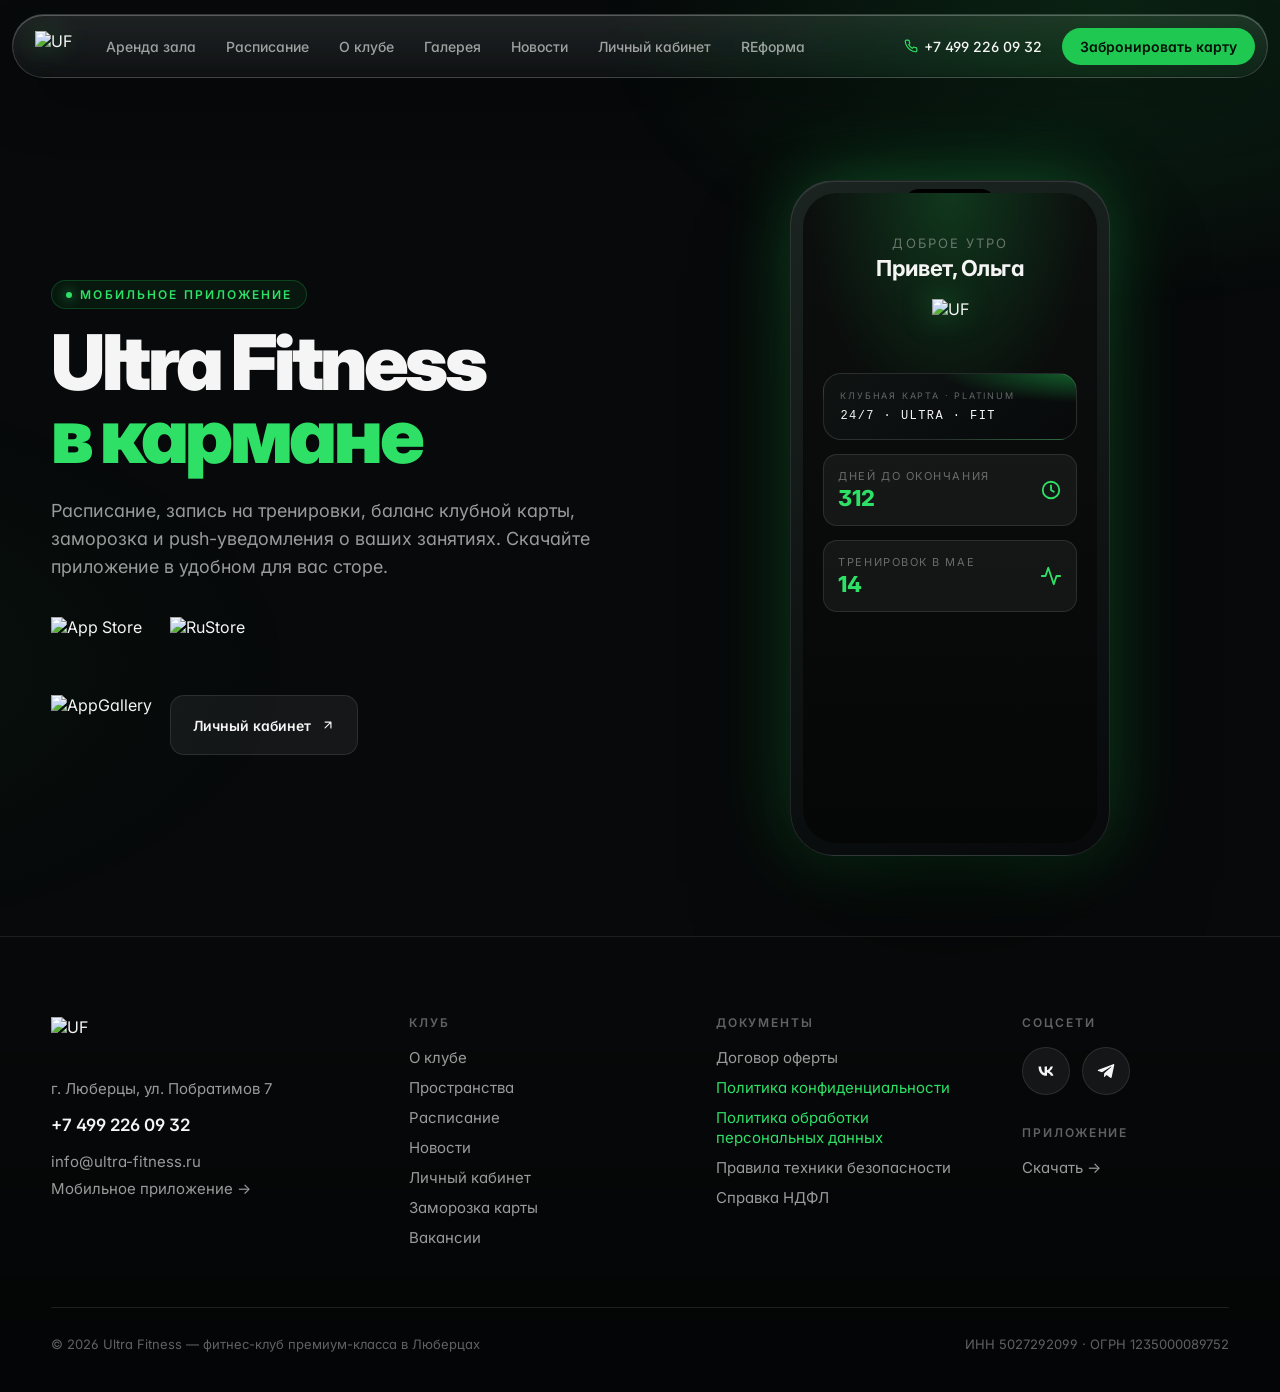
==== app.html @ a5ee3346 "Add files via upload" ====
<!doctype html>
<html lang="ru">
<head>
  <meta charset="utf-8" />
  <meta name="viewport" content="width=device-width,initial-scale=1" />
  <title>Мобильное приложение — Ultra Fitness</title>
  <link rel="icon" type="image/webp" href="assets/logo.webp" />
  <link rel="preconnect" href="https://fonts.googleapis.com" />
  <link rel="preconnect" href="https://fonts.gstatic.com" crossorigin />
  <link href="https://fonts.googleapis.com/css2?family=Inter:wght@400;500;600;700;800;900&display=swap" rel="stylesheet" />
  <link rel="stylesheet" href="styles.css" />
  <style>
    .app-hero {
      padding: 180px var(--pad) 80px;
      position: relative;
    }
    .app-hero__grid {
      max-width: 1320px;
      margin: 0 auto;
      display: grid;
      grid-template-columns: 1fr 1fr;
      gap: 64px;
      align-items: center;
    }
    .app-hero h1 {
      font-size: clamp(40px, 6vw, 92px);
      font-weight: 900;
      letter-spacing: -0.045em;
      line-height: 0.95;
    }
    .app-hero h1 em { color: var(--brand-bright); font-style: normal; }
    .app-hero p { color: var(--text-dim); font-size: 18px; line-height: 1.55; margin-top: 24px; max-width: 50ch; }

    .app-stores {
      margin-top: 36px;
      display: grid;
      grid-template-columns: repeat(2, max-content);
      gap: 18px;
      align-items: center;
    }
    .app-stores a {
      display: block;
      transition: transform 0.25s, filter 0.25s;
    }
    .app-stores a:hover {
      transform: translateY(-3px);
      filter: drop-shadow(0 12px 30px rgba(31,200,81,0.20));
    }
    .app-stores a img { height: 60px; width: auto; display: block; }
    .app-stores .account-btn {
      display: inline-flex;
      align-items: center;
      justify-content: center;
      gap: 10px;
      height: 60px;
      padding: 0 22px;
      border-radius: 14px;
      background: rgba(255,255,255,0.06);
      border: 1px solid var(--border);
      color: var(--text);
      font-weight: 600;
      font-size: 14px;
    }
    .app-stores .account-btn:hover { background: rgba(255,255,255,0.10); }

    .app-phone {
      position: relative;
      aspect-ratio: 9 / 19;
      max-width: 320px;
      margin: 0 auto;
      border-radius: 44px;
      background: linear-gradient(160deg, #1B2421, #07090A);
      border: 1px solid rgba(255,255,255,0.10);
      box-shadow:
        0 60px 120px -30px rgba(0,0,0,0.7),
        0 0 80px -10px var(--brand-glow),
        inset 0 1px 0 rgba(255,255,255,0.10);
    }
    .app-phone__screen {
      position: absolute;
      inset: 12px;
      border-radius: 34px;
      background:
        radial-gradient(80% 60% at 50% 0%, rgba(31,200,81,0.22), transparent 60%),
        linear-gradient(180deg, #0C0F0E, #050706);
      overflow: hidden;
      display: flex;
      flex-direction: column;
      padding: 42px 20px 24px;
    }
    .app-phone__notch {
      position: absolute;
      top: 8px;
      left: 50%;
      transform: translateX(-50%);
      width: 90px;
      height: 28px;
      background: #000;
      border-radius: 999px;
    }
    .app-phone__logo {
      height: 34px;
      width: auto;
      filter: drop-shadow(0 0 14px rgba(31,200,81,0.5));
      margin: 0 auto 18px;
    }
    .app-phone__hello {
      text-align: center;
      font-size: 13px;
      color: var(--text-faint);
      letter-spacing: 0.16em;
      text-transform: uppercase;
    }
    .app-phone__greeting {
      text-align: center;
      font-size: 22px;
      font-weight: 700;
      letter-spacing: -0.02em;
      margin-top: 4px;
    }
    .app-phone__card {
      margin-top: 22px;
      padding: 16px;
      border-radius: 18px;
      background:
        radial-gradient(120% 100% at 110% -10%, rgba(31, 200, 81, 0.55), transparent 55%),
        linear-gradient(140deg, #0F1413, #07090A);
      border: 1px solid rgba(255,255,255,0.12);
    }
    .app-phone__card .l { font-size: 9px; letter-spacing: 0.2em; text-transform: uppercase; color: var(--text-faint); }
    .app-phone__card .num { font-family: 'JetBrains Mono', monospace; font-size: 12px; margin-top: 8px; letter-spacing: 0.12em; }
    .app-phone__stat {
      margin-top: 14px;
      padding: 14px;
      border-radius: 14px;
      background: rgba(255,255,255,0.05);
      border: 1px solid var(--border);
      display: flex;
      justify-content: space-between;
      align-items: center;
    }
    .app-phone__stat .v { font-size: 22px; font-weight: 800; color: var(--brand-bright); letter-spacing: -0.02em; }
    .app-phone__stat .lbl { font-size: 11px; color: var(--text-faint); text-transform: uppercase; letter-spacing: 0.14em; margin-bottom: 2px;}

    @media (max-width: 880px) {
      .app-hero__grid { grid-template-columns: 1fr; }
      .app-phone { order: -1; max-width: 240px; }
      .app-stores { grid-template-columns: 1fr; }
    }
  </style>
</head>
<body>

<main>
  <section class="app-hero">
    <div class="app-hero__grid">
      <div class="reveal">
        <div class="eyebrow">Мобильное приложение</div>
        <h1 style="margin-top: 18px;">Ultra Fitness <em>в&nbsp;кармане</em></h1>
        <p>Расписание, запись на тренировки, баланс клубной карты, заморозка и push-уведомления о ваших занятиях. Скачайте приложение в&nbsp;удобном для&nbsp;вас сторе.</p>

        <div class="app-stores">
          <a href="https://apps.apple.com/ru/app/uf-fitness/id6504359550" target="_blank" rel="noopener" aria-label="App Store">
            <img src="assets/appstore.png" alt="App Store" />
          </a>
          <a href="https://www.rustore.ru/catalog/app/com.mobifitness.ultrafitnesslyu138849?_rsc=hkrd7" target="_blank" rel="noopener" aria-label="RuStore">
            <img src="assets/rustore.png" alt="RuStore" />
          </a>
          <a href="https://appgallery.huawei.com/#/app/C111536885" target="_blank" rel="noopener" aria-label="Huawei AppGallery">
            <img src="assets/huawei.png" alt="AppGallery" />
          </a>
          <a href="https://ultra-fitness.ru/account" target="_blank" rel="noopener" class="account-btn">
            Личный кабинет
            <svg viewBox="0 0 24 24" width="14" height="14" fill="none" stroke="currentColor" stroke-width="2" stroke-linecap="round" stroke-linejoin="round"><path d="M7 17L17 7M7 7h10v10"/></svg>
          </a>
        </div>
      </div>

      <div class="reveal" data-delay="1">
        <div class="app-phone">
          <div class="app-phone__notch"></div>
          <div class="app-phone__screen">
            <div class="app-phone__hello">Доброе утро</div>
            <div class="app-phone__greeting">Привет, Ольга</div>
            <img src="assets/logo.webp" class="app-phone__logo" style="margin-top:18px;" alt="UF" />
            <div class="app-phone__card">
              <div class="l">Клубная карта · Platinum</div>
              <div class="num">24/7 · ULTRA · FIT</div>
            </div>
            <div class="app-phone__stat">
              <div>
                <div class="lbl">Дней до окончания</div>
                <div class="v">312</div>
              </div>
              <svg viewBox="0 0 24 24" width="22" height="22" fill="none" stroke="var(--brand-bright)" stroke-width="2" stroke-linecap="round" stroke-linejoin="round"><circle cx="12" cy="12" r="9"/><path d="M12 7v5l3 2"/></svg>
            </div>
            <div class="app-phone__stat">
              <div>
                <div class="lbl">Тренировок в мае</div>
                <div class="v">14</div>
              </div>
              <svg viewBox="0 0 24 24" width="22" height="22" fill="none" stroke="var(--brand-bright)" stroke-width="2" stroke-linecap="round" stroke-linejoin="round"><path d="M22 12h-4l-3 9L9 3l-3 9H2"/></svg>
            </div>
          </div>
        </div>
      </div>
    </div>
  </section>
</main>

<script src="site.js"></script>
</body>
</html>
---- styles.css ----
/* ============================================================
   ULTRA FITNESS — Global styles
   ============================================================ */

:root {
  --brand: #1FC851;
  --brand-bright: #2EE066;
  --brand-deep: #0E8F36;
  --brand-glow: rgba(31, 200, 81, 0.45);
  --bg: #07090A;
  --bg-2: #0E1112;
  --bg-3: #14181A;
  --surface: rgba(255, 255, 255, 0.06);
  --surface-strong: rgba(255, 255, 255, 0.10);
  --border: rgba(255, 255, 255, 0.10);
  --border-strong: rgba(255, 255, 255, 0.18);
  --text: #F4F5F4;
  --text-dim: rgba(244, 245, 244, 0.62);
  --text-faint: rgba(244, 245, 244, 0.38);
  --radius-sm: 12px;
  --radius: 20px;
  --radius-lg: 32px;
  --radius-xl: 44px;
  --pad: clamp(20px, 4vw, 64px);
  --shadow-glow: 0 30px 80px -20px rgba(31, 200, 81, 0.35);
}

* { box-sizing: border-box; }
*::selection { background: var(--brand); color: #001005; }

html, body {
  margin: 0;
  padding: 0;
  background: var(--bg);
  color: var(--text);
  font-family: 'Inter', 'Helvetica Neue', Helvetica, Arial, system-ui, sans-serif;
  font-feature-settings: 'ss01', 'cv11';
  -webkit-font-smoothing: antialiased;
  text-rendering: optimizeLegibility;
  overflow-x: hidden;
}

html {
  scroll-behavior: smooth;
}

body {
  min-height: 100vh;
}

img { display: block; max-width: 100%; }

a { color: inherit; text-decoration: none; }

button {
  font: inherit;
  color: inherit;
  background: none;
  border: 0;
  padding: 0;
  cursor: pointer;
}

input, textarea {
  font: inherit;
  color: inherit;
}

h1, h2, h3, h4 {
  margin: 0;
  font-weight: 700;
  letter-spacing: -0.02em;
  line-height: 1.02;
  text-wrap: balance;
}

p { margin: 0; text-wrap: pretty; }

/* ============================================================
   Background glow / grain
   ============================================================ */
body::before {
  content: '';
  position: fixed;
  inset: -10vh -10vw;
  background:
    radial-gradient(60vw 50vh at 80% 10%, rgba(31, 200, 81, 0.14), transparent 65%),
    radial-gradient(70vw 50vh at -10% 70%, rgba(31, 200, 81, 0.06), transparent 65%);
  pointer-events: none;
  z-index: 0;
}

/* ============================================================
   LIQUID GLASS
   ============================================================ */
.glass {
  background: linear-gradient(180deg, rgba(255,255,255,0.10), rgba(255,255,255,0.04));
  backdrop-filter: blur(28px) saturate(180%);
  -webkit-backdrop-filter: blur(28px) saturate(180%);
  border: 1px solid rgba(255, 255, 255, 0.16);
  box-shadow:
    inset 0 1px 0 rgba(255, 255, 255, 0.25),
    inset 0 -1px 0 rgba(0, 0, 0, 0.20),
    0 30px 60px -20px rgba(0, 0, 0, 0.6);
  border-radius: var(--radius);
}

.glass-strong {
  background: linear-gradient(180deg, rgba(255,255,255,0.14), rgba(255,255,255,0.06));
  backdrop-filter: blur(36px) saturate(200%);
  -webkit-backdrop-filter: blur(36px) saturate(200%);
  border: 1px solid rgba(255, 255, 255, 0.22);
  box-shadow:
    inset 0 1px 0 rgba(255, 255, 255, 0.35),
    inset 0 -1px 0 rgba(0, 0, 0, 0.25),
    0 40px 80px -20px rgba(0, 0, 0, 0.7);
}

/* ============================================================
   NAV
   ============================================================ */
.uf-nav {
  position: fixed;
  top: 14px;
  left: 50%;
  transform: translateX(-50%);
  z-index: 100;
  width: min(1400px, calc(100% - 24px));
  border-radius: 999px;
  padding: 10px 12px 10px 18px;
  display: flex;
  align-items: center;
  gap: 4px;
  transition: top 0.4s cubic-bezier(0.22, 1, 0.36, 1);
}

.uf-nav__logo {
  display: flex;
  align-items: center;
  gap: 10px;
  padding: 6px 10px 6px 4px;
  margin-right: 6px;
}
.uf-nav__logo img {
  height: 30px;
  width: auto;
  filter: drop-shadow(0 0 12px rgba(31, 200, 81, 0.35));
}

.uf-nav__links {
  display: flex;
  align-items: center;
  gap: 2px;
  flex: 1;
  min-width: 0;
}
.uf-nav__link {
  padding: 9px 14px;
  border-radius: 999px;
  font-size: 14px;
  font-weight: 500;
  color: var(--text-dim);
  white-space: nowrap;
  transition: color 0.2s, background 0.2s;
  position: relative;
}
.uf-nav__link:hover {
  color: var(--text);
  background: rgba(255,255,255,0.08);
}
.uf-nav__link.is-active { color: var(--brand-bright); }

.uf-nav__right {
  display: flex;
  align-items: center;
  gap: 6px;
}
.uf-nav__phone {
  display: flex;
  align-items: center;
  gap: 6px;
  padding: 9px 14px;
  border-radius: 999px;
  font-size: 14px;
  font-weight: 500;
  color: var(--text);
  transition: background 0.2s;
}
.uf-nav__phone:hover { background: rgba(255,255,255,0.08); }
.uf-nav__phone svg { width: 14px; height: 14px; stroke: var(--brand-bright); }

.uf-nav__cta {
  padding: 10px 18px;
  border-radius: 999px;
  font-size: 14px;
  font-weight: 600;
  background: var(--brand);
  color: #001005;
  transition: transform 0.2s, box-shadow 0.2s;
  box-shadow: 0 0 0 0 var(--brand-glow);
}
.uf-nav__cta:hover {
  transform: translateY(-1px);
  box-shadow: 0 12px 30px -6px var(--brand-glow);
}

.uf-nav__burger,
.uf-nav__mobile-phone {
  display: none;
  width: 44px;
  height: 44px;
  border-radius: 999px;
  align-items: center;
  justify-content: center;
  background: rgba(255,255,255,0.08);
}
.uf-nav__burger svg,
.uf-nav__mobile-phone svg {
  width: 20px;
  height: 20px;
  stroke: var(--text);
}
.uf-nav__mobile-phone svg { stroke: var(--brand-bright); }

@media (max-width: 1120px) {
  .uf-nav__links, .uf-nav__phone, .uf-nav__cta { display: none; }
  .uf-nav__burger, .uf-nav__mobile-phone { display: inline-flex; }
  .uf-nav { padding: 8px 8px 8px 14px; }
  .uf-nav__right { margin-left: auto; gap: 8px; }
}

/* ============================================================
   MOBILE FULLSCREEN MENU
   ============================================================ */
.uf-menu {
  position: fixed;
  inset: 0;
  z-index: 200;
  display: flex;
  flex-direction: column;
  background: rgba(7, 9, 10, 0.85);
  backdrop-filter: blur(40px) saturate(180%);
  -webkit-backdrop-filter: blur(40px) saturate(180%);
  opacity: 0;
  pointer-events: none;
  transition: opacity 0.35s ease;
}
.uf-menu.is-open { opacity: 1; pointer-events: auto; }

.uf-menu__top {
  display: flex;
  align-items: center;
  justify-content: space-between;
  padding: 22px 24px;
}
.uf-menu__top img { height: 34px; }
.uf-menu__close {
  width: 44px;
  height: 44px;
  border-radius: 999px;
  background: rgba(255,255,255,0.08);
  display: inline-flex;
  align-items: center;
  justify-content: center;
}
.uf-menu__close svg { width: 22px; height: 22px; stroke: var(--text); }

.uf-menu__list {
  flex: 1;
  display: flex;
  flex-direction: column;
  justify-content: center;
  padding: 0 28px;
  gap: 4px;
  overflow-y: auto;
}
.uf-menu__item {
  display: block;
  font-size: clamp(28px, 7vw, 42px);
  font-weight: 700;
  letter-spacing: -0.03em;
  line-height: 1.1;
  padding: 10px 0;
  color: var(--text);
  opacity: 0;
  transform: translateY(20px);
  transition: opacity 0.4s, transform 0.4s, color 0.2s;
}
.uf-menu.is-open .uf-menu__item {
  opacity: 1;
  transform: none;
}
.uf-menu.is-open .uf-menu__item:nth-child(1){ transition-delay: 0.08s; }
.uf-menu.is-open .uf-menu__item:nth-child(2){ transition-delay: 0.12s; }
.uf-menu.is-open .uf-menu__item:nth-child(3){ transition-delay: 0.16s; }
.uf-menu.is-open .uf-menu__item:nth-child(4){ transition-delay: 0.20s; }
.uf-menu.is-open .uf-menu__item:nth-child(5){ transition-delay: 0.24s; }
.uf-menu.is-open .uf-menu__item:nth-child(6){ transition-delay: 0.28s; }
.uf-menu.is-open .uf-menu__item:nth-child(7){ transition-delay: 0.32s; }

.uf-menu__bottom {
  padding: 22px 28px 32px;
  border-top: 1px solid var(--border);
  display: flex;
  flex-direction: column;
  gap: 14px;
}
.uf-menu__bottom a.uf-menu__phone {
  font-size: 22px;
  font-weight: 600;
  color: var(--brand-bright);
}
.uf-menu__bottom .btn { width: 100%; justify-content: center; }

/* ============================================================
   BUTTONS
   ============================================================ */
.btn {
  display: inline-flex;
  align-items: center;
  justify-content: center;
  gap: 10px;
  padding: 16px 28px;
  border-radius: 999px;
  font-size: 16px;
  font-weight: 600;
  letter-spacing: -0.01em;
  transition: transform 0.2s, box-shadow 0.25s, background 0.2s, color 0.2s;
  white-space: nowrap;
  cursor: pointer;
  position: relative;
  overflow: hidden;
}
.btn--primary {
  background: var(--brand);
  color: #001005;
  box-shadow: 0 12px 40px -10px var(--brand-glow);
}
.btn--primary:hover {
  transform: translateY(-2px);
  box-shadow: 0 20px 50px -10px var(--brand-glow);
  background: var(--brand-bright);
}
.btn--ghost {
  background: rgba(255,255,255,0.08);
  border: 1px solid var(--border);
  color: var(--text);
  backdrop-filter: blur(20px);
}
.btn--ghost:hover {
  background: rgba(255,255,255,0.14);
  border-color: var(--border-strong);
}
.btn--outline {
  border: 1px solid var(--brand);
  color: var(--brand-bright);
  background: transparent;
}
.btn--outline:hover {
  background: rgba(31, 200, 81, 0.12);
}
.btn svg { width: 18px; height: 18px; }

/* ============================================================
   LAYOUT
   ============================================================ */
.section {
  position: relative;
  z-index: 2;
  padding: clamp(80px, 12vh, 140px) var(--pad);
}
.container {
  max-width: 1320px;
  margin: 0 auto;
  width: 100%;
}
.eyebrow {
  display: inline-flex;
  align-items: center;
  gap: 8px;
  padding: 6px 14px;
  border-radius: 999px;
  font-size: 12px;
  font-weight: 600;
  text-transform: uppercase;
  letter-spacing: 0.18em;
  color: var(--brand-bright);
  background: rgba(31, 200, 81, 0.08);
  border: 1px solid rgba(31, 200, 81, 0.25);
}
.eyebrow::before {
  content: '';
  width: 6px;
  height: 6px;
  background: var(--brand-bright);
  border-radius: 999px;
  box-shadow: 0 0 12px var(--brand-bright);
}

.section-title {
  font-size: clamp(36px, 6vw, 84px);
  font-weight: 800;
  letter-spacing: -0.04em;
  line-height: 0.95;
}
.section-sub {
  color: var(--text-dim);
  font-size: clamp(16px, 1.4vw, 19px);
  line-height: 1.5;
  max-width: 60ch;
}

/* ============================================================
   REVEAL ON SCROLL
   ============================================================ */
.reveal {
  opacity: 0;
  transform: translateY(40px);
  transition: opacity 0.9s cubic-bezier(0.22, 1, 0.36, 1), transform 0.9s cubic-bezier(0.22, 1, 0.36, 1);
}
.reveal.is-in { opacity: 1; transform: none; }
.reveal[data-delay="1"] { transition-delay: 0.08s; }
.reveal[data-delay="2"] { transition-delay: 0.16s; }
.reveal[data-delay="3"] { transition-delay: 0.24s; }
.reveal[data-delay="4"] { transition-delay: 0.32s; }
.reveal[data-delay="5"] { transition-delay: 0.40s; }

/* ============================================================
   FOOTER
   ============================================================ */
.uf-footer {
  position: relative;
  z-index: 2;
  background: linear-gradient(180deg, transparent, rgba(0,0,0,0.4));
  padding: 80px var(--pad) 40px;
  border-top: 1px solid var(--border);
}
.uf-footer__grid {
  display: grid;
  grid-template-columns: 1.2fr 1fr 1fr 0.8fr;
  gap: 48px;
  max-width: 1320px;
  margin: 0 auto;
}
.uf-footer__brand img { height: 36px; margin-bottom: 22px; }
.uf-footer__brand p, .uf-footer__brand a {
  color: var(--text-dim);
  font-size: 15px;
  line-height: 1.8;
  display: block;
}
.uf-footer__brand a.phone {
  color: var(--text);
  font-weight: 600;
  font-size: 17px;
  margin: 8px 0;
}
.uf-footer__brand a:hover { color: var(--brand-bright); }

.uf-footer__col h4 {
  font-size: 12px;
  text-transform: uppercase;
  letter-spacing: 0.16em;
  color: var(--text-faint);
  margin-bottom: 18px;
  font-weight: 600;
}
.uf-footer__col ul {
  list-style: none;
  padding: 0;
  margin: 0;
  display: flex;
  flex-direction: column;
  gap: 10px;
}
.uf-footer__col li a {
  color: var(--text-dim);
  font-size: 15px;
  transition: color 0.2s;
}
.uf-footer__col li a:hover { color: var(--text); }
.uf-footer__col li a.policy { color: var(--brand-bright); }

.uf-footer__social {
  display: flex;
  gap: 12px;
  margin-top: 4px;
}
.uf-footer__social a {
  width: 48px;
  height: 48px;
  border-radius: 999px;
  display: inline-flex;
  align-items: center;
  justify-content: center;
  background: rgba(255,255,255,0.06);
  border: 1px solid var(--border);
  transition: background 0.2s, transform 0.2s;
}
.uf-footer__social a:hover {
  background: var(--brand);
  transform: translateY(-2px);
}
.uf-footer__social svg { width: 22px; height: 22px; fill: currentColor; }

.uf-footer__bottom {
  max-width: 1320px;
  margin: 60px auto 0;
  padding-top: 28px;
  border-top: 1px solid var(--border);
  display: flex;
  justify-content: space-between;
  align-items: center;
  font-size: 13px;
  color: var(--text-faint);
  flex-wrap: wrap;
  gap: 12px;
}

@media (max-width: 880px) {
  .uf-footer__grid { grid-template-columns: 1fr 1fr; gap: 40px 24px; }
  .uf-footer__brand { grid-column: 1 / -1; }
  .uf-footer__social-col { grid-column: 1 / -1; }
}

/* ============================================================
   BOOKING MODAL
   ============================================================ */
.uf-modal {
  position: fixed;
  inset: 0;
  z-index: 300;
  display: flex;
  align-items: center;
  justify-content: center;
  padding: 24px;
  opacity: 0;
  pointer-events: none;
  transition: opacity 0.35s ease;
}
.uf-modal.is-open { opacity: 1; pointer-events: auto; }
.uf-modal__backdrop {
  position: absolute;
  inset: 0;
  background: rgba(7, 9, 10, 0.72);
  backdrop-filter: blur(20px) saturate(140%);
  -webkit-backdrop-filter: blur(20px) saturate(140%);
}
.uf-modal__panel {
  position: relative;
  max-width: 480px;
  width: 100%;
  padding: 36px;
  border-radius: 28px;
  transform: translateY(40px) scale(0.96);
  transition: transform 0.45s cubic-bezier(0.22, 1, 0.36, 1);
}
.uf-modal.is-open .uf-modal__panel { transform: none; }

.uf-modal__close {
  position: absolute;
  top: 18px;
  right: 18px;
  width: 36px;
  height: 36px;
  border-radius: 999px;
  background: rgba(255,255,255,0.08);
  display: inline-flex;
  align-items: center;
  justify-content: center;
}
.uf-modal__close:hover { background: rgba(255,255,255,0.16); }
.uf-modal__close svg { width: 16px; height: 16px; stroke: var(--text); }

.uf-modal__eyebrow {
  display: inline-flex;
  align-items: center;
  gap: 8px;
  font-size: 12px;
  font-weight: 600;
  text-transform: uppercase;
  letter-spacing: 0.18em;
  color: var(--brand-bright);
  margin-bottom: 14px;
}
.uf-modal__title {
  font-size: 28px;
  font-weight: 800;
  letter-spacing: -0.03em;
  margin-bottom: 8px;
  line-height: 1.05;
}
.uf-modal__sub {
  color: var(--text-dim);
  font-size: 15px;
  margin-bottom: 24px;
}

.uf-form { display: flex; flex-direction: column; gap: 12px; }
.uf-field {
  position: relative;
  display: flex;
  flex-direction: column;
}
.uf-field input {
  width: 100%;
  padding: 16px 18px;
  border-radius: 14px;
  background: rgba(255,255,255,0.06);
  border: 1px solid var(--border);
  color: var(--text);
  font-size: 16px;
  transition: border-color 0.2s, background 0.2s;
}
.uf-field input::placeholder { color: var(--text-faint); }
.uf-field input:focus {
  outline: none;
  border-color: var(--brand);
  background: rgba(31, 200, 81, 0.06);
}

.uf-consent {
  display: flex;
  align-items: flex-start;
  gap: 10px;
  font-size: 13px;
  color: var(--text-dim);
  line-height: 1.5;
  padding: 4px 2px;
  cursor: pointer;
  user-select: none;
}
.uf-consent input { position: absolute; opacity: 0; pointer-events: none; }
.uf-consent .check {
  flex-shrink: 0;
  width: 18px;
  height: 18px;
  border-radius: 5px;
  border: 1.5px solid var(--border-strong);
  display: flex;
  align-items: center;
  justify-content: center;
  background: rgba(255,255,255,0.04);
  transition: background 0.2s, border-color 0.2s;
  margin-top: 1px;
}
.uf-consent .check svg {
  width: 12px;
  height: 12px;
  stroke: #001005;
  stroke-width: 3;
  opacity: 0;
  transition: opacity 0.15s;
}
.uf-consent input:checked + .check {
  background: var(--brand);
  border-color: var(--brand);
}
.uf-consent input:checked + .check svg { opacity: 1; }
.uf-consent a { color: var(--brand-bright); text-decoration: underline; text-underline-offset: 2px; }

.uf-form .btn { margin-top: 10px; padding: 18px 28px; font-size: 16px; }

.uf-thanks {
  text-align: center;
  padding: 24px 8px;
}
.uf-thanks__icon {
  width: 64px;
  height: 64px;
  margin: 0 auto 16px;
  border-radius: 999px;
  background: rgba(31, 200, 81, 0.15);
  border: 1px solid rgba(31, 200, 81, 0.4);
  display: flex;
  align-items: center;
  justify-content: center;
}
.uf-thanks__icon svg { width: 28px; height: 28px; stroke: var(--brand-bright); stroke-width: 2.5; }

/* ============================================================
   VIDEO MODAL
   ============================================================ */
.uf-video__panel {
  position: relative;
  width: min(1100px, 92vw);
  aspect-ratio: 16 / 9;
  border-radius: 22px;
  overflow: hidden;
  background: #000;
  box-shadow: 0 40px 100px -10px rgba(0,0,0,0.7), 0 0 80px -10px var(--brand-glow);
  transform: translateY(40px) scale(0.96);
  transition: transform 0.45s cubic-bezier(0.22, 1, 0.36, 1);
}
.uf-modal.is-open .uf-video__panel { transform: none; }
.uf-video__frame { position: absolute; inset: 0; }
.uf-video__frame iframe { width: 100%; height: 100%; border: 0; display: block; }
.uf-video__close {
  position: absolute;
  top: 14px;
  right: 14px;
  z-index: 2;
  background: rgba(0,0,0,0.55);
  backdrop-filter: blur(10px);
}
.uf-video__close:hover { background: rgba(0,0,0,0.75); }

/* ============================================================
   PAGE SHELL
   ============================================================ */
main { position: relative; z-index: 2; }

.page-hero {
  padding: 180px var(--pad) 60px;
  position: relative;
  z-index: 2;
}
.page-hero h1 {
  font-size: clamp(48px, 10vw, 120px);
  font-weight: 800;
  letter-spacing: -0.05em;
  line-height: 0.92;
}
.page-hero .crumb {
  color: var(--text-faint);
  font-size: 13px;
  text-transform: uppercase;
  letter-spacing: 0.16em;
  margin-bottom: 18px;
}

/* ============================================================
   LEGAL / PROSE PAGES
   ============================================================ */
.legal-hero {
  padding: 160px var(--pad) 40px;
  position: relative;
  z-index: 2;
}
.legal-hero__inner {
  max-width: 980px;
  margin: 0 auto;
}
.legal-hero .crumb {
  color: var(--text-faint);
  font-size: 13px;
  text-transform: uppercase;
  letter-spacing: 0.18em;
  margin-bottom: 18px;
}
.legal-hero h1 {
  font-size: clamp(36px, 5.5vw, 80px);
  font-weight: 800;
  letter-spacing: -0.04em;
  line-height: 0.95;
}
.legal-hero h1 em { color: var(--brand-bright); font-style: normal; }
.legal-hero__meta {
  margin-top: 22px;
  display: flex;
  gap: 22px;
  flex-wrap: wrap;
  color: var(--text-faint);
  font-size: 13px;
  letter-spacing: 0.08em;
}
.legal-hero__meta b { color: var(--text); font-weight: 600; }

.legal {
  position: relative;
  z-index: 2;
  padding: 32px var(--pad) 120px;
}
.legal__inner {
  max-width: 980px;
  margin: 0 auto;
  font-size: 16px;
  line-height: 1.7;
  color: var(--text-dim);
}
.legal__inner h2 {
  font-size: clamp(22px, 2.2vw, 32px);
  font-weight: 700;
  letter-spacing: -0.02em;
  line-height: 1.15;
  color: var(--text);
  margin: 56px 0 18px;
  scroll-margin-top: 120px;
}
.legal__inner h2:first-child { margin-top: 0; }
.legal__inner h3 {
  font-size: 19px;
  font-weight: 700;
  letter-spacing: -0.01em;
  color: var(--text);
  margin: 36px 0 12px;
}
.legal__inner p { margin: 0 0 14px; }
.legal__inner p b, .legal__inner strong { color: var(--text); font-weight: 600; }
.legal__inner ul, .legal__inner ol {
  margin: 0 0 18px;
  padding-left: 22px;
}
.legal__inner li { margin-bottom: 8px; }
.legal__inner a {
  color: var(--brand-bright);
  border-bottom: 1px solid rgba(31,200,81,0.4);
  transition: color 0.2s, border-color 0.2s;
}
.legal__inner a:hover { color: var(--text); border-color: var(--text); }
.legal__inner hr {
  border: 0;
  border-top: 1px solid var(--border);
  margin: 48px 0;
}

.legal__toc {
  position: sticky;
  top: 110px;
  max-width: 980px;
  margin: 0 auto 32px;
  padding: 18px 22px;
  border-radius: 18px;
  background: rgba(255,255,255,0.04);
  border: 1px solid var(--border);
  backdrop-filter: blur(20px);
  z-index: 5;
}
.legal__toc-label {
  font-size: 11px;
  letter-spacing: 0.18em;
  text-transform: uppercase;
  color: var(--text-faint);
  margin-bottom: 8px;
}
.legal__toc-links {
  display: flex;
  gap: 8px 16px;
  flex-wrap: wrap;
}
.legal__toc-links a {
  font-size: 13px;
  color: var(--text-dim);
  padding: 4px 0;
}
.legal__toc-links a:hover { color: var(--brand-bright); }
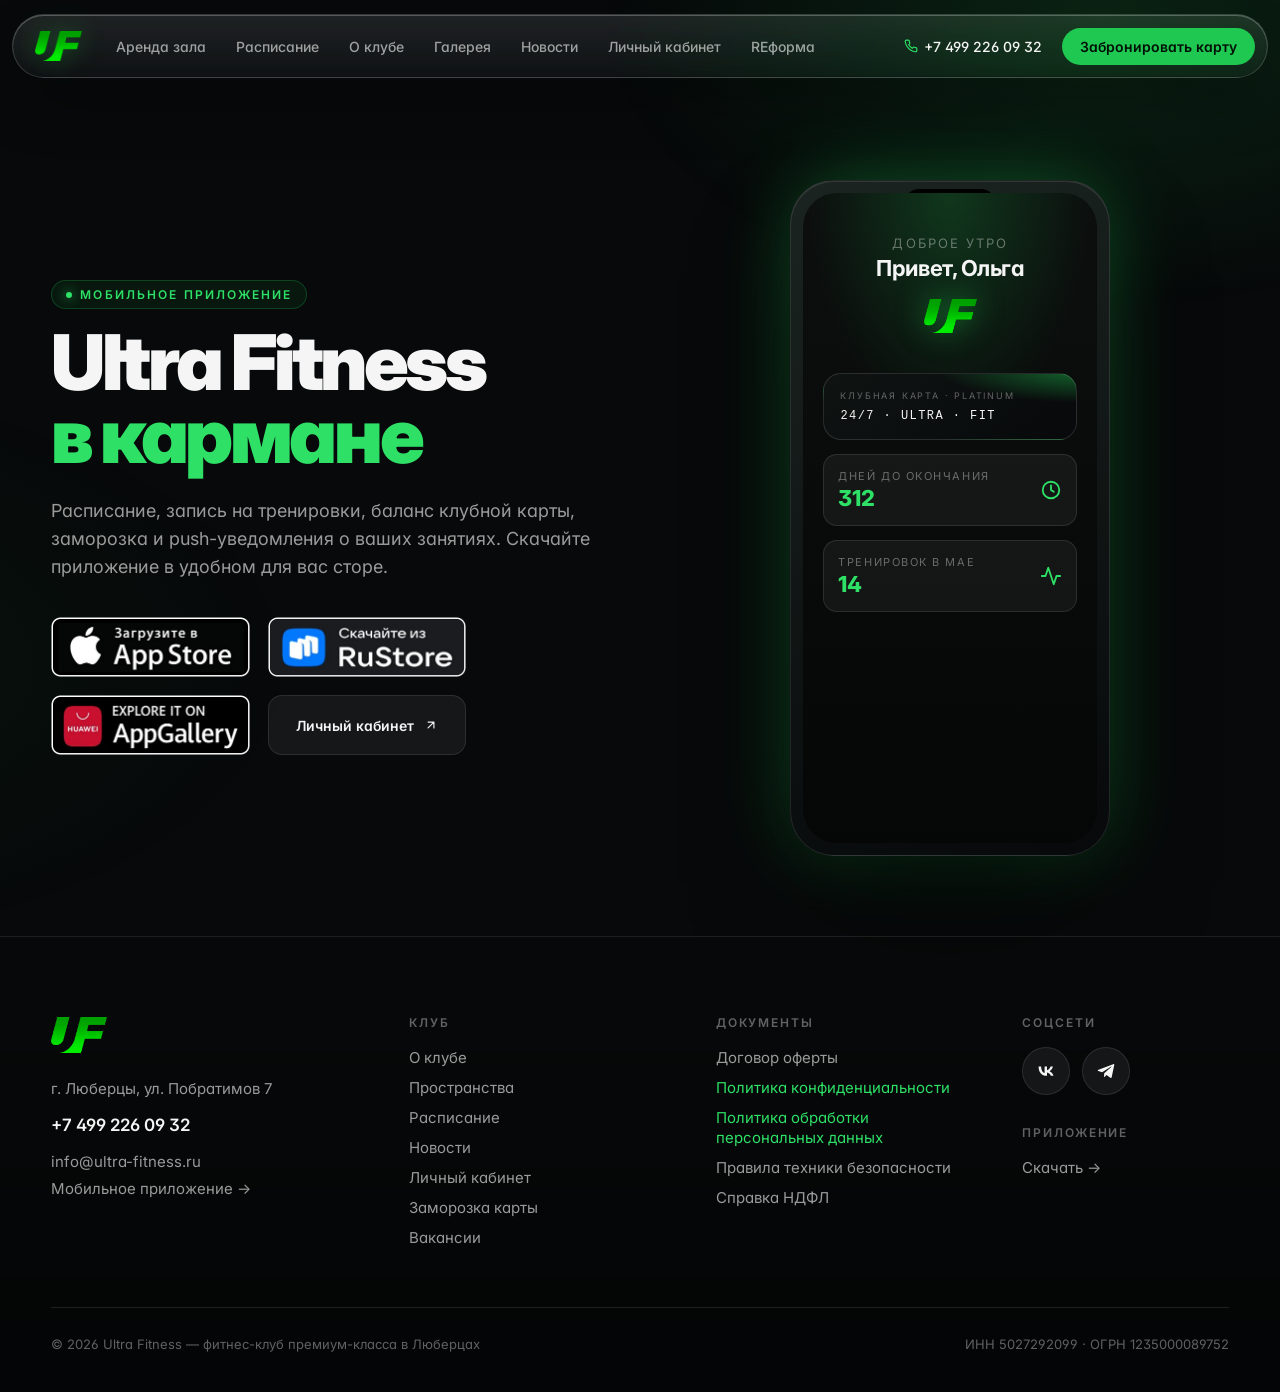
==== commit 9da4fef8: "Add files via upload" ====
--- a/app.html
+++ b/app.html
@@ -4,7 +4,8 @@
   <meta charset="utf-8" />
   <meta name="viewport" content="width=device-width,initial-scale=1" />
   <title>Мобильное приложение — Ultra Fitness</title>
-  <link rel="icon" type="image/webp" href="assets/logo.webp" />
+  <link rel="icon" type="image/png" href="assets/favicon.png" />
+  <link rel="apple-touch-icon" href="assets/favicon.png" />
   <link rel="preconnect" href="https://fonts.googleapis.com" />
   <link rel="preconnect" href="https://fonts.gstatic.com" crossorigin />
   <link href="https://fonts.googleapis.com/css2?family=Inter:wght@400;500;600;700;800;900&display=swap" rel="stylesheet" />
